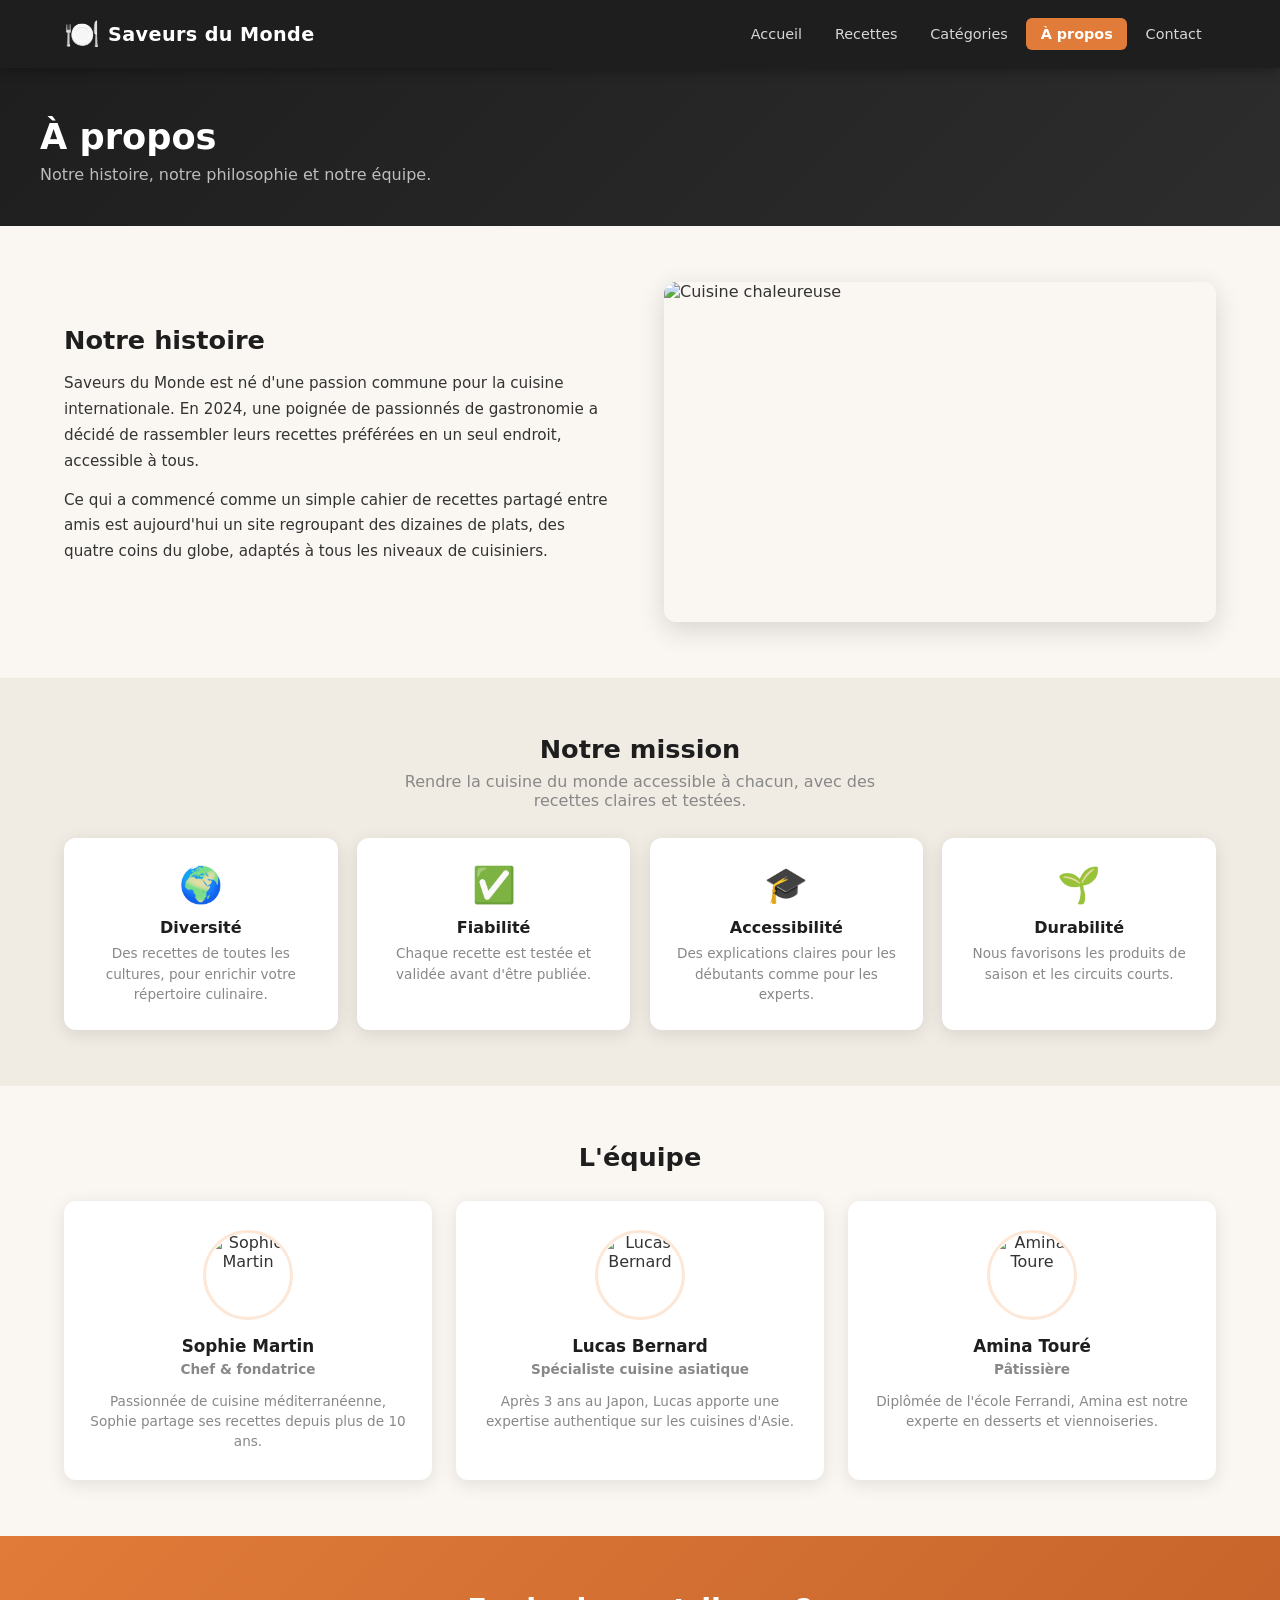
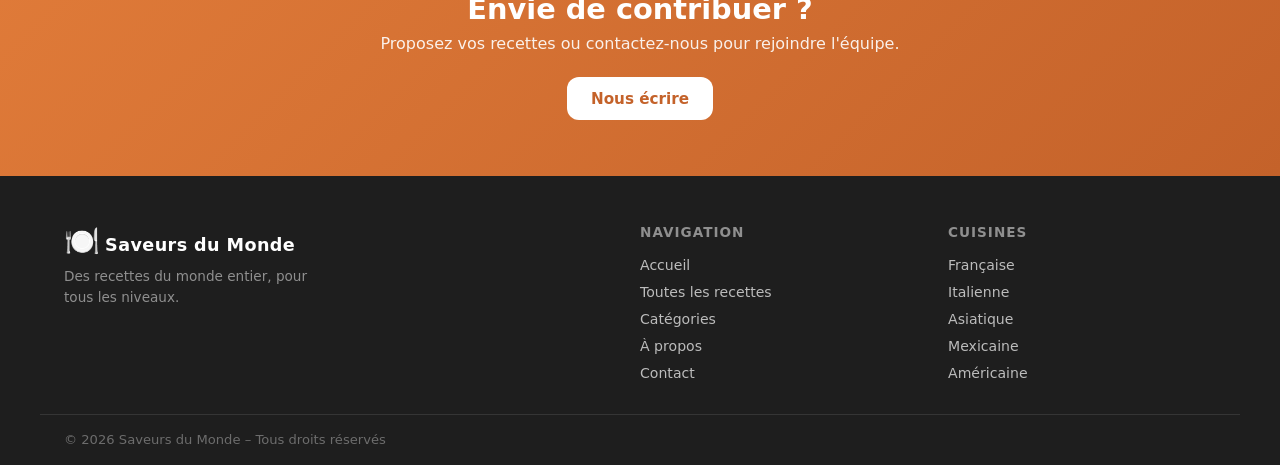
==== pages/about.html @ 355b49d6 "chore: initial static website import" ====
<!DOCTYPE html>
<html lang="fr">
<head>
  <meta charset="UTF-8" />
  <meta name="viewport" content="width=device-width, initial-scale=1.0" />
  <title>Saveurs du Monde – À propos</title>
  <link rel="stylesheet" href="../css/style.css" />
</head>
<body>

  <div id="siteHeader"></div>

  <!-- ===== EN-TÊTE DE PAGE ===== -->
  <div class="page-hero">
    <div class="page-hero-inner">
      <h1>À propos</h1>
      <p>Notre histoire, notre philosophie et notre équipe.</p>
    </div>
  </div>

  <main>

    <!-- ===== NOTRE HISTOIRE ===== -->
    <section class="section">
      <div class="section-inner about-split">
        <div class="about-text">
          <h2>Notre histoire</h2>
          <p>
            Saveurs du Monde est né d'une passion commune pour la cuisine internationale.
            En 2024, une poignée de passionnés de gastronomie a décidé de rassembler leurs
            recettes préférées en un seul endroit, accessible à tous.
          </p>
          <p>
            Ce qui a commencé comme un simple cahier de recettes partagé entre amis est
            aujourd'hui un site regroupant des dizaines de plats, des quatre coins du globe,
            adaptés à tous les niveaux de cuisiniers.
          </p>
        </div>
        <div class="about-img-wrap">
          <img
            src="https://images.unsplash.com/photo-1556909114-f6e7ad7d3136?w=600&q=80"
            alt="Cuisine chaleureuse"
          />
        </div>
      </div>
    </section>

    <!-- ===== NOTRE MISSION ===== -->
    <section class="section section-alt">
      <div class="section-inner">
        <div class="section-header centered">
          <h2>Notre mission</h2>
          <p class="section-sub">Rendre la cuisine du monde accessible à chacun, avec des recettes claires et testées.</p>
        </div>
        <div class="values-grid">
          <div class="value-card">
            <div class="value-icon">🌍</div>
            <h3>Diversité</h3>
            <p>Des recettes de toutes les cultures, pour enrichir votre répertoire culinaire.</p>
          </div>
          <div class="value-card">
            <div class="value-icon">✅</div>
            <h3>Fiabilité</h3>
            <p>Chaque recette est testée et validée avant d'être publiée.</p>
          </div>
          <div class="value-card">
            <div class="value-icon">🎓</div>
            <h3>Accessibilité</h3>
            <p>Des explications claires pour les débutants comme pour les experts.</p>
          </div>
          <div class="value-card">
            <div class="value-icon">🌱</div>
            <h3>Durabilité</h3>
            <p>Nous favorisons les produits de saison et les circuits courts.</p>
          </div>
        </div>
      </div>
    </section>

    <!-- ===== L'ÉQUIPE ===== -->
    <section class="section">
      <div class="section-inner">
        <div class="section-header centered">
          <h2>L'équipe</h2>
        </div>
        <div class="team-grid">
          <div class="team-card">
            <img src="https://i.pravatar.cc/150?img=47" alt="Sophie Martin" />
            <h3>Sophie Martin</h3>
            <p class="team-role">Chef & fondatrice</p>
            <p>Passionnée de cuisine méditerranéenne, Sophie partage ses recettes depuis plus de 10 ans.</p>
          </div>
          <div class="team-card">
            <img src="https://i.pravatar.cc/150?img=12" alt="Lucas Bernard" />
            <h3>Lucas Bernard</h3>
            <p class="team-role">Spécialiste cuisine asiatique</p>
            <p>Après 3 ans au Japon, Lucas apporte une expertise authentique sur les cuisines d'Asie.</p>
          </div>
          <div class="team-card">
            <img src="https://i.pravatar.cc/150?img=32" alt="Amina Toure" />
            <h3>Amina Touré</h3>
            <p class="team-role">Pâtissière</p>
            <p>Diplômée de l'école Ferrandi, Amina est notre experte en desserts et viennoiseries.</p>
          </div>
        </div>
      </div>
    </section>

    <!-- ===== CTA ===== -->
    <section class="cta-banner">
      <div class="cta-inner">
        <h2>Envie de contribuer ?</h2>
        <p>Proposez vos recettes ou contactez-nous pour rejoindre l'équipe.</p>
        <a href="contact.html" class="btn btn-primary">Nous écrire</a>
      </div>
    </section>

  </main>

  <div id="siteFooter"></div>

  <script src="../js/components.js"></script>
  <script>
    renderNav('about', '../');
    renderFooter('../');
  </script>
</body>
</html>
---- css/style.css ----
/* =====================================================
   SAVEURS DU MONDE – Feuille de styles (multi-pages)
   ===================================================== */

/* ---------- Variables & Reset ---------- */
:root {
  --primary:   #e07b39;
  --primary-d: #c4622a;
  --primary-l: #fde8d8;
  --dark:      #1e1e1e;
  --dark2:     #2d2d2d;
  --light:     #faf7f2;
  --card-bg:   #ffffff;
  --text:      #333333;
  --muted:     #888888;
  --border:    #e8e3db;
  --radius:    12px;
  --radius-sm: 6px;
  --shadow:    0 4px 18px rgba(0,0,0,.10);
  --shadow-md: 0 8px 28px rgba(0,0,0,.14);
  --transition:150ms ease;
  --max-w:     1200px;
  --header-h:  68px;
}

*, *::before, *::after { box-sizing: border-box; margin: 0; padding: 0; }
html { scroll-behavior: smooth; }
body {
  font-family: 'Segoe UI', system-ui, sans-serif;
  background: var(--light);
  color: var(--text);
  min-height: 100vh;
  display: flex;
  flex-direction: column;
}
a { text-decoration: none; color: inherit; }
ul { list-style: none; }
img { display: block; max-width: 100%; }

::-webkit-scrollbar { width: 6px; }
::-webkit-scrollbar-track { background: var(--light); }
::-webkit-scrollbar-thumb { background: var(--primary); border-radius: 999px; }

/* =====================================================
   BOUTONS
   ===================================================== */
.btn {
  display: inline-flex;
  align-items: center;
  gap: .4rem;
  padding: .65rem 1.4rem;
  border-radius: var(--radius);
  font-size: .95rem;
  font-weight: 600;
  cursor: pointer;
  border: 2px solid transparent;
  transition: background var(--transition), color var(--transition),
              border-color var(--transition), transform .15s ease;
}
.btn:hover { transform: translateY(-2px); }
.btn:active { transform: translateY(0); }
.btn-primary { background: var(--primary); color: #fff; }
.btn-primary:hover { background: var(--primary-d); }
.btn-outline { background: transparent; color: var(--primary); border-color: var(--primary); }
.btn-outline:hover { background: var(--primary); color: #fff; }
.btn-sm { padding: .4rem .9rem; font-size: .82rem; border-radius: var(--radius-sm); }
.btn-full { width: 100%; justify-content: center; }

/* =====================================================
   HEADER
   ===================================================== */
#siteHeader {
  position: sticky;
  top: 0;
  z-index: 100;
}
header {
  background: var(--dark);
  color: #fff;
  box-shadow: 0 2px 12px rgba(0,0,0,.35);
}
.header-inner {
  max-width: var(--max-w);
  margin: 0 auto;
  height: var(--header-h);
  display: flex;
  align-items: center;
  gap: 2rem;
  padding: 0 1.5rem;
}
.logo { display: flex; align-items: center; gap: .5rem; flex-shrink: 0; color: #fff; }
.logo-icon { font-size: 1.8rem; }
.logo-text { font-size: 1.2rem; font-weight: 700; letter-spacing: .4px; white-space: nowrap; }

.main-nav { margin-left: auto; }
.nav-links { display: flex; gap: .25rem; list-style: none; }
.nav-links a {
  display: block;
  padding: .5rem .9rem;
  border-radius: var(--radius-sm);
  font-size: .9rem;
  font-weight: 500;
  color: rgba(255,255,255,.82);
  transition: background var(--transition), color var(--transition);
}
.nav-links a:hover,
.nav-links a.nav-active { background: var(--primary); color: #fff; }
.nav-links a.nav-active { font-weight: 700; }

.burger {
  display: none;
  flex-direction: column;
  justify-content: center;
  gap: 5px;
  width: 36px; height: 36px;
  background: none; border: none;
  cursor: pointer; padding: 4px;
  margin-left: auto;
}
.burger span { display: block; height: 2px; background: #fff; border-radius: 2px; transition: transform .25s ease, opacity .25s ease; }
.burger.active span:nth-child(1) { transform: translateY(7px) rotate(45deg); }
.burger.active span:nth-child(2) { opacity: 0; }
.burger.active span:nth-child(3) { transform: translateY(-7px) rotate(-45deg); }

/* =====================================================
   BARRE FILTRE (recettes.html)
   ===================================================== */
.filter-bar {
  background: var(--primary);
  position: sticky;
  top: var(--header-h);
  z-index: 99;
  box-shadow: 0 2px 8px rgba(0,0,0,.15);
}
.filter-bar-inner {
  max-width: var(--max-w);
  margin: 0 auto;
  padding: 0 1rem;
  display: flex;
  flex-wrap: wrap;
  align-items: center;
  gap: .5rem;
}
.search-wrapper { display: flex; flex: 1; min-width: 200px; max-width: 340px; margin: .6rem 0; }
.search-wrapper input {
  flex: 1;
  padding: .5rem .9rem;
  border: none;
  border-radius: var(--radius) 0 0 var(--radius);
  font-size: .9rem;
  outline: none;
  background: rgba(255,255,255,.18);
  color: #fff;
}
.search-wrapper input::placeholder { color: rgba(255,255,255,.65); }
.search-wrapper input:focus { background: rgba(255,255,255,.28); }
.search-wrapper button {
  padding: .5rem .9rem;
  border: none;
  background: var(--dark);
  color: #fff;
  border-radius: 0 var(--radius) var(--radius) 0;
  cursor: pointer;
  font-size: .95rem;
  transition: background var(--transition);
}
.search-wrapper button:hover { background: #000; }

.nav-list { display: flex; flex-wrap: wrap; list-style: none; }
.nav-item { position: relative; }
.nav-btn {
  background: none; border: none; color: #fff;
  padding: .75rem 1rem;
  cursor: pointer;
  font-size: .88rem; font-weight: 600; letter-spacing: .2px;
  transition: background var(--transition);
  white-space: nowrap;
}
.nav-btn:hover,
.nav-item.open .nav-btn { background: rgba(0,0,0,.18); }

.dropdown {
  display: none;
  position: absolute;
  top: 100%; left: 0;
  min-width: 200px;
  background: #fff;
  border-radius: 0 0 var(--radius) var(--radius);
  box-shadow: var(--shadow-md);
  overflow: hidden;
  z-index: 200;
  animation: fadeDown .15s ease;
}
@keyframes fadeDown {
  from { transform: translateY(-6px); opacity: 0; }
  to   { transform: translateY(0);    opacity: 1; }
}
.nav-item.open .dropdown { display: block; }
.dropdown li a {
  display: block;
  padding: .6rem 1.1rem;
  font-size: .88rem;
  color: var(--text);
  transition: background var(--transition), color var(--transition);
}
.dropdown li a:hover,
.dropdown li a.active-filter { background: var(--primary); color: #fff; }

#activeFilters { display: flex; flex-wrap: wrap; gap: .4rem; padding: .4rem 0 .5rem; }
.filter-tag {
  background: rgba(255,255,255,.22);
  color: #fff;
  border: 1px solid rgba(255,255,255,.4);
  border-radius: 999px;
  padding: .2rem .75rem;
  font-size: .78rem;
  display: flex; align-items: center; gap: .4rem;
}
.filter-tag button { background: none; border: none; color: #fff; cursor: pointer; font-size: .85rem; padding: 0; }

/* =====================================================
   MAIN / SECTIONS
   ===================================================== */
main { flex: 1; }
.section { padding: 3.5rem 0; }
.section-alt { background: #f0ebe3; }
.section-inner { max-width: var(--max-w); margin: 0 auto; padding: 0 1.5rem; }
.section-header { display: flex; align-items: baseline; justify-content: space-between; margin-bottom: 1.8rem; }
.section-header h2 { font-size: 1.6rem; font-weight: 800; color: var(--dark); }
.section-header.centered { flex-direction: column; align-items: center; text-align: center; }
.section-sub { color: var(--muted); max-width: 540px; margin-top: .5rem; }
.link-more { font-size: .9rem; color: var(--primary); font-weight: 600; }
.link-more:hover { text-decoration: underline; }

#resultsCount { max-width: var(--max-w); margin: 0 auto 1rem; padding: 1.2rem 1.5rem 0; color: var(--muted); font-size: .88rem; }

/* =====================================================
   GRILLE RECETTES + CARTES
   ===================================================== */
.recipe-grid {
  display: grid;
  grid-template-columns: repeat(auto-fill, minmax(280px, 1fr));
  gap: 1.5rem;
  max-width: var(--max-w);
  margin: 0 auto;
  padding: 0 1.5rem 2rem;
}
.recipe-card {
  background: var(--card-bg);
  border-radius: var(--radius);
  box-shadow: var(--shadow);
  overflow: hidden;
  cursor: pointer;
  transition: transform .2s ease, box-shadow .2s ease;
  display: flex; flex-direction: column;
}
.recipe-card:hover { transform: translateY(-4px); box-shadow: var(--shadow-md); }
.recipe-card img { width: 100%; height: 200px; object-fit: cover; }
.card-body { padding: 1rem 1.1rem 1.2rem; display: flex; flex-direction: column; flex: 1; }
.card-tags { display: flex; flex-wrap: wrap; gap: .35rem; margin-bottom: .6rem; }
.tag { font-size: .72rem; font-weight: 700; text-transform: uppercase; letter-spacing: .5px; padding: .2rem .6rem; border-radius: 999px; }
.tag-categorie           { background: var(--primary-l); color: #b85c1a; }
.tag-cuisine             { background: #d8edfd; color: #1a5cb8; }
.tag-difficulte.facile,
.tag-difficulte.Facile   { background: #d8fde8; color: #1ab85c; }
.tag-difficulte.moyen,
.tag-difficulte.Moyen    { background: #fdfbd8; color: #b8a21a; }
.tag-difficulte.difficile,
.tag-difficulte.Difficile{ background: #fdd8d8; color: #b81a1a; }
.tag-saison                      { font-size: .72rem; font-weight: 700; text-transform: uppercase; letter-spacing: .5px; padding: .2rem .6rem; border-radius: 999px; }
.tag-saison.saison-printemps     { background: #e8f5e9; color: #2e7d32; }
.tag-saison.saison-ete           { background: #fff8e1; color: #f57f17; }
.tag-saison.saison-automne       { background: #fbe9e7; color: #bf360c; }
.tag-saison.saison-hiver         { background: #e3f2fd; color: #1565c0; }
.tag-saison.saison-toutes        { background: #f3e5f5; color: #7b1fa2; }

/* ── Allergènes ── */
.rd-allergenes-warning {
  display: flex;
  align-items: flex-start;
  gap: .8rem;
  background: #fff3e0;
  border: 1px solid #ffcc80;
  border-left: 4px solid #ff9800;
  border-radius: 8px;
  padding: 1rem 1.2rem;
  margin-bottom: 1.5rem;
}
.rd-allergenes-icon { font-size: 1.6rem; line-height: 1; }
.rd-allergenes-body strong { display: block; color: #e65100; font-size: .95rem; margin-bottom: .2rem; }
.rd-allergenes-body p { margin: 0; color: #bf360c; font-size: .88rem; }

.allergenes-badge {
  display: flex;
  align-items: center;
  gap: .5rem;
  background: #fff3e0;
  border: 1px solid #ffcc80;
  border-radius: 8px;
  padding: .55rem .9rem;
  margin: .6rem 0;
  font-size: .85rem;
  color: #bf360c;
}
.allergenes-badge-icon { font-size: 1.1rem; }

.card-allergenes { margin-top: .4rem; }
.allergenes-badge-sm {
  display: inline-block;
  font-size: .68rem;
  font-weight: 700;
  background: #fff3e0;
  color: #e65100;
  border: 1px solid #ffcc80;
  padding: .15rem .5rem;
  border-radius: 999px;
}
.card-title { font-size: 1.05rem; font-weight: 700; margin-bottom: .5rem; color: var(--dark); }
.card-meta { display: flex; gap: 1rem; font-size: .82rem; color: var(--muted); margin-top: auto; padding-top: .6rem; border-top: 1px solid var(--border); }
.card-meta span { display: flex; align-items: center; gap: .3rem; }
.no-results { text-align: center; font-size: 1.1rem; color: var(--muted); margin-top: 4rem; padding: 0 1.5rem; }
.hidden { display: none !important; }

/* =====================================================
   HERO (accueil)
   ===================================================== */
.hero {
  position: relative;
  min-height: 520px;
  background: url('https://images.unsplash.com/photo-1504674900247-0877df9cc836?w=1400&q=80') center/cover no-repeat;
  display: flex; align-items: center;
}
.hero-overlay { position: absolute; inset: 0; background: linear-gradient(135deg, rgba(30,30,30,.78) 0%, rgba(224,123,57,.55) 100%); }
.hero-content { position: relative; max-width: var(--max-w); margin: 0 auto; padding: 3rem 1.5rem; color: #fff; }
.hero-eyebrow { font-size: .95rem; font-weight: 600; letter-spacing: 2px; text-transform: uppercase; color: rgba(255,255,255,.7); margin-bottom: .5rem; }
.hero-content h1 { font-size: clamp(2.2rem,6vw,3.6rem); font-weight: 900; line-height: 1.1; margin-bottom: 1rem; }
.hero-sub { font-size: 1.1rem; color: rgba(255,255,255,.85); max-width: 520px; line-height: 1.6; margin-bottom: 2rem; }
.hero-actions { display: flex; flex-wrap: wrap; gap: .75rem; }

/* STATS */
.stats-bar { background: var(--dark); color: #fff; }
.stats-inner { max-width: var(--max-w); margin: 0 auto; padding: 1.2rem 1.5rem; display: flex; justify-content: center; gap: 3rem; flex-wrap: wrap; }
.stat { text-align: center; }
.stat-num { display: block; font-size: 1.8rem; font-weight: 900; color: var(--primary); }
.stat-label { font-size: .8rem; color: rgba(255,255,255,.6); text-transform: uppercase; letter-spacing: 1px; }

/* =====================================================
   CATÉGORIES – mini cards (accueil)
   ===================================================== */
.cat-grid { display: grid; grid-template-columns: repeat(auto-fit, minmax(200px,1fr)); gap: 1.2rem; }
.cat-card {
  background: var(--card-bg); border-radius: var(--radius); padding: 2rem 1.2rem;
  text-align: center; box-shadow: var(--shadow);
  transition: transform .2s ease, box-shadow .2s ease;
  cursor: pointer; color: var(--text);
}
.cat-card:hover { transform: translateY(-4px); box-shadow: var(--shadow-md); color: var(--primary-d); }
.cat-icon { font-size: 2.5rem; margin-bottom: .8rem; }
.cat-card h3 { font-size: 1rem; font-weight: 700; margin-bottom: .3rem; }
.cat-card p  { font-size: .82rem; color: var(--muted); }

/* =====================================================
   CATÉGORIES – grandes cards (categories.html)
   ===================================================== */
.cat-grid-full { display: grid; grid-template-columns: repeat(auto-fit, minmax(280px,1fr)); gap: 1.5rem; }
.cat-card-full {
  border-radius: var(--radius); overflow: hidden; box-shadow: var(--shadow);
  background: var(--card-bg); transition: transform .2s ease, box-shadow .2s ease;
  display: flex; flex-direction: column; cursor: pointer; color: var(--text);
}
.cat-card-full:hover { transform: translateY(-5px); box-shadow: var(--shadow-md); }
.cat-card-img { height: 200px; background-size: cover; background-position: center; position: relative; }
.cat-card-overlay { position: absolute; inset: 0; background: linear-gradient(to bottom, transparent 40%, rgba(0,0,0,.35)); }
.cat-card-body { padding: 1.2rem 1.3rem 1.4rem; display: flex; flex-direction: column; gap: .3rem; }
.cat-card-body .cat-card-icon { font-size: 2rem; }
.cat-card-body h2 { font-size: 1.2rem; font-weight: 800; color: var(--dark); }
.cat-card-body > p:first-of-type { font-size: .82rem; color: var(--muted); }
.cat-card-desc { font-size: .88rem; color: var(--text); line-height: 1.5; margin-bottom: .6rem; }

/* Cuisines */
.cuisine-grid { display: flex; flex-wrap: wrap; gap: 1rem; justify-content: center; }
.cuisine-card {
  display: flex; flex-direction: column; align-items: center; gap: .5rem;
  background: var(--card-bg); border-radius: var(--radius); padding: 1.4rem 2rem;
  font-size: 2rem; box-shadow: var(--shadow);
  transition: transform .2s ease, box-shadow .2s ease, background .2s ease;
  color: var(--text); font-weight: 600;
}
.cuisine-card span { font-size: .88rem; font-weight: 700; }
.cuisine-card:hover { transform: translateY(-3px); box-shadow: var(--shadow-md); background: var(--primary); color: #fff; }

/* =====================================================
   PAGE HERO (pages intérieures)
   ===================================================== */
.page-hero { background: linear-gradient(135deg, var(--dark) 0%, var(--dark2) 100%); color: #fff; padding: 3rem 1.5rem 2.6rem; }
.page-hero-inner { max-width: var(--max-w); margin: 0 auto; }
.page-hero h1 { font-size: 2.2rem; font-weight: 900; margin-bottom: .5rem; }
.page-hero p  { font-size: 1rem; color: rgba(255,255,255,.7); max-width: 520px; }

/* =====================================================
   BANNIÈRE CTA
   ===================================================== */
.cta-banner { background: linear-gradient(135deg, var(--primary) 0%, var(--primary-d) 100%); padding: 3.5rem 1.5rem; text-align: center; color: #fff; }
.cta-inner { max-width: 600px; margin: 0 auto; }
.cta-inner h2 { font-size: 1.8rem; font-weight: 900; margin-bottom: .5rem; }
.cta-inner p  { font-size: 1rem; margin-bottom: 1.5rem; opacity: .9; }
.cta-banner .btn-primary { background: #fff; color: var(--primary-d); }
.cta-banner .btn-primary:hover { background: var(--light); }

/* =====================================================
   PAGE À PROPOS
   ===================================================== */
.about-split { display: grid; grid-template-columns: 1fr 1fr; gap: 3rem; align-items: center; }
.about-text h2 { font-size: 1.6rem; font-weight: 800; color: var(--dark); margin-bottom: 1rem; }
.about-text p  { font-size: .95rem; line-height: 1.7; color: var(--text); margin-bottom: .8rem; }
.about-img-wrap img { border-radius: var(--radius); box-shadow: var(--shadow-md); width: 100%; height: 340px; object-fit: cover; }

.values-grid { display: grid; grid-template-columns: repeat(auto-fit, minmax(220px,1fr)); gap: 1.2rem; }
.value-card { background: var(--card-bg); border-radius: var(--radius); padding: 1.6rem 1.3rem; box-shadow: var(--shadow); text-align: center; }
.value-icon { font-size: 2.2rem; margin-bottom: .75rem; }
.value-card h3 { font-size: 1rem; font-weight: 700; color: var(--dark); margin-bottom: .4rem; }
.value-card p  { font-size: .85rem; color: var(--muted); line-height: 1.5; }

.team-grid { display: grid; grid-template-columns: repeat(auto-fit, minmax(240px,1fr)); gap: 1.5rem; }
.team-card { background: var(--card-bg); border-radius: var(--radius); padding: 1.8rem 1.3rem; box-shadow: var(--shadow); text-align: center; }
.team-card img { width: 90px; height: 90px; border-radius: 50%; object-fit: cover; margin: 0 auto 1rem; border: 3px solid var(--primary-l); }
.team-card h3 { font-size: 1.05rem; font-weight: 700; color: var(--dark); margin-bottom: .2rem; }
.team-role    { font-size: .8rem; color: var(--primary); font-weight: 600; margin-bottom: .7rem; }
.team-card p  { font-size: .85rem; color: var(--muted); line-height: 1.5; }

/* =====================================================
   PAGE CONTACT
   ===================================================== */
.contact-layout { display: grid; grid-template-columns: 1fr 380px; gap: 3rem; align-items: start; }
.contact-form-wrap h2 { font-size: 1.5rem; font-weight: 800; color: var(--dark); margin-bottom: 1.4rem; }
.contact-form { display: flex; flex-direction: column; gap: 1.1rem; }
.form-row { display: grid; grid-template-columns: 1fr 1fr; gap: 1rem; }
.form-group { display: flex; flex-direction: column; gap: .35rem; }
.form-group label { font-size: .88rem; font-weight: 600; color: var(--dark); }
.required { color: var(--primary); }
.form-group input,
.form-group select,
.form-group textarea {
  padding: .65rem .9rem;
  border: 1.5px solid var(--border);
  border-radius: var(--radius-sm);
  font-size: .92rem; font-family: inherit;
  background: #fff; color: var(--text);
  transition: border-color var(--transition), box-shadow var(--transition);
  outline: none;
}
.form-group input:focus,
.form-group select:focus,
.form-group textarea:focus { border-color: var(--primary); box-shadow: 0 0 0 3px rgba(224,123,57,.15); }
.form-group input.invalid,
.form-group select.invalid,
.form-group textarea.invalid { border-color: #e04040; }
.form-group textarea { resize: vertical; min-height: 120px; }
.form-group select { appearance: none; background-image: url("data:image/svg+xml,%3Csvg xmlns='http://www.w3.org/2000/svg' width='12' height='8'%3E%3Cpath d='M0 0l6 8 6-8z' fill='%23888'/%3E%3C/svg%3E"); background-repeat: no-repeat; background-position: right .85rem center; padding-right: 2.2rem; }
.form-error { font-size: .78rem; color: #e04040; min-height: 1em; display: none; }
.form-error.visible { display: block; }
.form-check .checkbox-label { display: flex; align-items: flex-start; gap: .5rem; font-size: .85rem; color: var(--muted); cursor: pointer; }
.form-check input[type="checkbox"] { margin-top: .15rem; accent-color: var(--primary); flex-shrink: 0; }
.form-success { text-align: center; padding: 2.5rem 1rem; }
.success-icon { font-size: 3rem; }
.form-success h3 { font-size: 1.4rem; font-weight: 800; color: var(--dark); margin: .8rem 0 .4rem; }
.form-success p  { color: var(--muted); margin-bottom: 1.4rem; }

.contact-info { background: var(--card-bg); border-radius: var(--radius); padding: 1.8rem; box-shadow: var(--shadow); }
.contact-info h2 { font-size: 1.25rem; font-weight: 800; color: var(--dark); margin-bottom: 1.2rem; }
.contact-list { display: flex; flex-direction: column; gap: 1.1rem; }
.contact-list li { display: flex; gap: .9rem; align-items: flex-start; }
.contact-icon { font-size: 1.3rem; flex-shrink: 0; margin-top: .1rem; }
.contact-list strong { display: block; font-size: .85rem; font-weight: 700; color: var(--dark); margin-bottom: .15rem; }
.contact-list p, .contact-list a { font-size: .88rem; color: var(--muted); line-height: 1.4; }
.contact-list a:hover { color: var(--primary); }
.contact-social { margin-top: 1.5rem; padding-top: 1.2rem; border-top: 1px solid var(--border); }
.contact-social h3 { font-size: .9rem; font-weight: 700; color: var(--dark); margin-bottom: .7rem; }
.social-links { display: flex; flex-direction: column; gap: .5rem; }
.social-links a { font-size: .88rem; color: var(--muted); display: flex; align-items: center; gap: .5rem; transition: color var(--transition); }
.social-links a:hover { color: var(--primary); }

/* =====================================================
   MODAL
   ===================================================== */
.modal { position: fixed; inset: 0; background: rgba(0,0,0,.55); z-index: 500; display: flex; align-items: center; justify-content: center; padding: 1rem; animation: fadeIn .2s ease; }
@keyframes fadeIn { from { opacity: 0; } to { opacity: 1; } }
.modal-content { background: #fff; border-radius: var(--radius); max-width: 720px; width: 100%; max-height: 90vh; overflow-y: auto; position: relative; animation: slideUp .2s ease; }
@keyframes slideUp { from { transform: translateY(30px); opacity: 0; } to { transform: translateY(0); opacity: 1; } }
.modal-content img { width: 100%; height: 280px; object-fit: cover; border-radius: var(--radius) var(--radius) 0 0; }
.modal-close { position: absolute; top: .8rem; right: .8rem; background: rgba(0,0,0,.55); border: none; color: #fff; width: 34px; height: 34px; border-radius: 50%; cursor: pointer; font-size: 1rem; display: flex; align-items: center; justify-content: center; transition: background var(--transition); }
.modal-close:hover { background: #000; }
.modal-body { padding: 1.4rem 1.6rem 1.8rem; }
.modal-tags { display: flex; flex-wrap: wrap; gap: .35rem; margin-bottom: .8rem; }
.modal-body h2 { font-size: 1.6rem; font-weight: 800; color: var(--dark); margin-bottom: .6rem; }
.modal-meta { display: flex; flex-wrap: wrap; gap: 1.2rem; font-size: .88rem; color: var(--muted); margin-bottom: 1.2rem; padding-bottom: 1rem; border-bottom: 1px solid var(--border); }
.modal-meta span { display: flex; align-items: center; gap: .35rem; }
.modal-section { margin-bottom: 1.4rem; }
.modal-section h3 { font-size: 1.02rem; font-weight: 700; color: var(--primary); margin-bottom: .6rem; }
.modal-section ul { list-style: disc; padding-left: 1.3rem; }
.modal-section ol { list-style: decimal; padding-left: 1.3rem; }
.modal-section li { margin-bottom: .4rem; font-size: .92rem; line-height: 1.55; }
.modal-footer { padding-top: 1rem; border-top: 1px solid var(--border); text-align: right; }
.modal-footer .btn { display: inline-block; padding: .65rem 1.4rem; font-size: .9rem; }

/* =====================================================
   FOOTER
   ===================================================== */
footer { background: var(--dark); color: #fff; }
.footer-inner { max-width: var(--max-w); margin: 0 auto; padding: 3rem 1.5rem 2rem; display: grid; grid-template-columns: 2fr 1fr 1fr; gap: 2.5rem; }
.footer-brand .logo-icon { font-size: 1.8rem; }
.footer-brand .logo-text { font-size: 1.1rem; font-weight: 700; }
.footer-brand p { font-size: .85rem; color: rgba(255,255,255,.5); margin-top: .5rem; max-width: 260px; line-height: 1.5; }
.footer-nav h4 { font-size: .85rem; font-weight: 700; text-transform: uppercase; letter-spacing: 1px; margin-bottom: .9rem; color: rgba(255,255,255,.5); }
.footer-nav ul { display: flex; flex-direction: column; gap: .5rem; }
.footer-nav a { font-size: .88rem; color: rgba(255,255,255,.7); transition: color var(--transition); }
.footer-nav a:hover { color: var(--primary); }
.footer-copy { max-width: var(--max-w); margin: 0 auto; padding: 1.1rem 1.5rem; border-top: 1px solid rgba(255,255,255,.1); font-size: .82rem; color: rgba(255,255,255,.35); }

/* =====================================================
   RESPONSIVE
   ===================================================== */
@media (max-width: 900px) {
  .about-split    { grid-template-columns: 1fr; }
  .about-img-wrap { order: -1; }
  .about-img-wrap img { height: 240px; }
  .contact-layout { grid-template-columns: 1fr; }
  .footer-inner   { grid-template-columns: 1fr 1fr; gap: 1.8rem; }
  .footer-brand   { grid-column: 1 / -1; }
}
@media (max-width: 700px) {
  .burger { display: flex; }
  .main-nav { position: absolute; top: var(--header-h); left: 0; right: 0; background: var(--dark2); padding: .5rem 0 1rem; display: none; z-index: 99; }
  .main-nav.open { display: block; }
  .nav-links { flex-direction: column; padding: 0 1rem; }
  .nav-links a { padding: .75rem 1rem; border-radius: var(--radius-sm); }
  .filter-bar-inner { flex-direction: column; align-items: stretch; }
  .search-wrapper { max-width: 100%; margin: .5rem 0 0; }
  .nav-list { flex-wrap: wrap; }
  .nav-btn { font-size: .8rem; padding: .6rem .7rem; }
  .cat-grid      { grid-template-columns: repeat(2,1fr); }
  .cat-grid-full { grid-template-columns: 1fr; }
  .recipe-grid   { grid-template-columns: 1fr; }
  .form-row      { grid-template-columns: 1fr; }
  .hero          { min-height: 380px; }
  .hero-content h1 { font-size: 2rem; }
  .stats-inner   { gap: 1.5rem; }
  .footer-inner  { grid-template-columns: 1fr; }
  .modal-body    { padding: 1rem; }
  .modal-body h2 { font-size: 1.25rem; }
  .modal-content img { height: 200px; }
}

/* =====================================================
   PAGE DÉTAIL RECETTE
   ===================================================== */
.recette-detail-page { min-height: 60vh; }
.rd-loading, .rd-not-found { text-align: center; padding: 4rem 1rem; font-size: 1.1rem; color: var(--muted); }
.rd-not-found .btn { margin-top: 1.2rem; }

/* Hero */
.rd-hero { position: relative; height: 420px; background-size: cover; background-position: center; }
.rd-hero-overlay { position: absolute; inset: 0; background: linear-gradient(to bottom, rgba(0,0,0,.25) 0%, rgba(0,0,0,.72) 100%); display: flex; align-items: flex-end; }
.rd-hero-inner { max-width: var(--max-w); width: 100%; margin: 0 auto; padding: 2rem 1.5rem; }
.rd-back { display: inline-block; color: rgba(255,255,255,.8); font-size: .85rem; margin-bottom: 1rem; transition: color var(--transition); }
.rd-back:hover { color: #fff; }
.rd-tags { display: flex; flex-wrap: wrap; gap: .35rem; margin-bottom: .7rem; }
.rd-title { font-size: 2.4rem; font-weight: 800; color: #fff; line-height: 1.15; margin-bottom: .6rem; text-shadow: 0 2px 8px rgba(0,0,0,.4); }
.rd-meta { display: flex; gap: 1.4rem; font-size: .9rem; color: rgba(255,255,255,.85); }

/* Layout contenu */
.rd-content { max-width: var(--max-w); margin: 0 auto; padding: 2.5rem 1.5rem 4rem; display: grid; grid-template-columns: 1fr 300px; gap: 2.5rem; align-items: start; }

/* Sections */
.rd-section { background: #fff; border-radius: var(--radius); box-shadow: var(--shadow); padding: 1.8rem 2rem; margin-bottom: 1.5rem; }
.rd-section-title { font-size: 1.15rem; font-weight: 700; color: var(--primary); margin-bottom: 1rem; }

/* Vidéo */
.rd-video-section { padding-bottom: 1.5rem; }
.rd-video-wrapper { position: relative; padding-top: 56.25%; border-radius: calc(var(--radius) - 4px); overflow: hidden; }
.rd-video-wrapper iframe { position: absolute; inset: 0; width: 100%; height: 100%; border: none; }

/* Ingrédients */
/* liste ingrédients → voir section "Ingrédients avec prix" ci-dessus */
.rd-ing-note-placeholder { display: none; }

/* Étapes */
.rd-steps { list-style: none; padding: 0; counter-reset: step; }
.rd-steps li { display: flex; gap: 1rem; margin-bottom: 1.1rem; counter-increment: step; }
.rd-steps li::before { content: counter(step); min-width: 2rem; height: 2rem; background: var(--primary); color: #fff; border-radius: 50%; display: flex; align-items: center; justify-content: center; font-size: .82rem; font-weight: 700; flex-shrink: 0; margin-top: .1rem; }
.rd-step-text { font-size: .93rem; line-height: 1.6; padding-top: .2rem; }

/* Sidebar */
.rd-sidebar { position: sticky; top: calc(var(--header-h) + 1rem); }
.rd-info-card { background: #fff; border-radius: var(--radius); box-shadow: var(--shadow); padding: 1.5rem; margin-bottom: 1rem; }
.rd-info-card h3 { font-size: 1rem; font-weight: 700; color: var(--dark); margin-bottom: 1rem; border-bottom: 1px solid var(--border); padding-bottom: .6rem; }
.rd-info-card dl { display: grid; grid-template-columns: auto 1fr; gap: .5rem 1rem; font-size: .88rem; }
.rd-info-card dt { color: var(--muted); font-weight: 500; }
.rd-info-card dd { font-weight: 600; color: var(--dark); }
.rd-btn-back { display: block; text-align: center; width: 100%; box-sizing: border-box; }

/* Ingrédients avec prix */
.rd-ing-note { font-size: .78rem; color: var(--muted); margin-bottom: .9rem; font-style: italic; }
.rd-ingredients { list-style: none; padding: 0; }
.rd-ingredients li { display: flex; justify-content: space-between; align-items: center; padding: .45rem 0; border-bottom: 1px solid var(--border); gap: .8rem; }
.rd-ingredients li:last-child { border-bottom: none; }
.ing-nom { font-size: .91rem; color: var(--dark); flex: 1; }
.ing-prix { font-size: .88rem; font-weight: 600; color: var(--primary); white-space: nowrap; min-width: 54px; text-align: right; transition: color .15s; }
.ing-inclus { color: var(--muted); font-weight: 400; font-style: italic; }
.rd-ing-total { display: flex; justify-content: space-between; align-items: center; margin-top: 1rem; padding-top: .8rem; border-top: 2px solid var(--primary); font-weight: 700; font-size: .95rem; }
.rd-ing-total span:last-child { color: var(--primary); font-size: 1.1rem; }

/* ─── Simulateur de prix ─────────────────────────────── */
.rd-prix-card { background: #fff; border-radius: var(--radius); box-shadow: var(--shadow); padding: 1.5rem; margin-bottom: 1rem; border-top: 3px solid var(--primary); }
.rd-prix-card h3 { font-size: 1rem; font-weight: 700; color: var(--dark); margin-bottom: .3rem; }
.rd-prix-note { font-size: .75rem; color: var(--muted); margin-bottom: 1.1rem; line-height: 1.4; }

.rd-prix-control label { display: block; font-size: .82rem; font-weight: 600; color: var(--dark); margin-bottom: .55rem; }

.rd-prix-stepper { display: flex; align-items: center; gap: .4rem; margin-bottom: .7rem; }
.rd-prix-stepper button { width: 32px; height: 32px; border-radius: 50%; border: 2px solid var(--primary); background: transparent; color: var(--primary); font-size: 1.1rem; font-weight: 700; cursor: pointer; display: flex; align-items: center; justify-content: center; transition: background var(--transition), color var(--transition); line-height: 1; }
.rd-prix-stepper button:hover { background: var(--primary); color: #fff; }
.rd-prix-stepper button:disabled { border-color: var(--border); color: var(--muted); cursor: not-allowed; background: transparent; }
.rd-prix-stepper input[type="number"] { width: 60px; text-align: center; font-size: 1rem; font-weight: 700; border: 2px solid var(--border); border-radius: var(--radius-sm); padding: .25rem; color: var(--dark); -moz-appearance: textfield; }
.rd-prix-stepper input[type="number"]::-webkit-inner-spin-button,
.rd-prix-stepper input[type="number"]::-webkit-outer-spin-button { -webkit-appearance: none; }

#nbPersonnesSlider { width: 100%; margin-bottom: 1.1rem; accent-color: var(--primary); cursor: pointer; }

.rd-prix-result { background: var(--light); border-radius: var(--radius-sm); padding: 1rem; display: flex; flex-direction: column; gap: .6rem; }
.rd-prix-total, .rd-prix-pp { display: flex; justify-content: space-between; align-items: center; }
.rd-prix-label { font-size: .8rem; color: var(--muted); font-weight: 500; }
.rd-prix-amount { font-size: 1.5rem; font-weight: 800; color: var(--primary); }
.rd-prix-amount-sm { font-size: 1rem; font-weight: 700; color: var(--dark); }
.rd-prix-budget { display: inline-block; font-size: .78rem; font-weight: 700; padding: .3rem .75rem; border-radius: 999px; letter-spacing: .03em; align-self: flex-start; }
.budget-eco  { background: #d1fae5; color: #065f46; }
.budget-mid  { background: #fef3c7; color: #92400e; }
.budget-haut { background: #fee2e2; color: #991b1b; }

/* Responsive page recette */
@media (max-width: 900px) {
  .rd-content { grid-template-columns: 1fr; }
  .rd-sidebar { position: static; }
}
@media (max-width: 600px) {
  .rd-hero { height: 300px; }
  .rd-title { font-size: 1.6rem; }
  .rd-content { padding: 1.5rem 1rem 3rem; }
  .rd-section { padding: 1.2rem 1.2rem; }
}
@media (max-width: 420px) {
  .cat-grid { grid-template-columns: 1fr; }
  .hero-actions { flex-direction: column; }
  .hero-actions .btn { width: 100%; justify-content: center; }
}

/* =====================================================
   MODALE MOT DE PASSE BOUTIQUE SECRÈTE
   ===================================================== */

.sp-overlay {
  position: fixed;
  inset: 0;
  background: rgba(0,0,0,.55);
  backdrop-filter: blur(4px);
  display: flex;
  align-items: center;
  justify-content: center;
  z-index: 2000;
  padding: 1rem;
}
.sp-overlay.hidden { display: none; }

.sp-card {
  position: relative;
  background: #fff;
  border-radius: 18px;
  padding: 2.2rem 2rem 1.8rem;
  width: 100%;
  max-width: 400px;
  text-align: center;
  box-shadow: 0 20px 60px rgba(0,0,0,.25);
  border-top: 5px solid #7c3aed;
}

.sp-close {
  position: absolute;
  top: .75rem;
  right: .9rem;
  background: none;
  border: none;
  font-size: 1.2rem;
  cursor: pointer;
  color: #6b7280;
  line-height: 1;
}
.sp-close:hover { color: #111; }

.sp-icon {
  font-size: 2.8rem;
  margin-bottom: .5rem;
}

.sp-title {
  font-size: 1.3rem;
  font-weight: 800;
  color: #5b21b6;
  margin: 0 0 .4rem;
}

.sp-desc {
  font-size: .87rem;
  color: #6b7280;
  margin: 0 0 1.3rem;
  line-height: 1.4;
}

.sp-input-wrap {
  display: flex;
  gap: .5rem;
  margin-bottom: .75rem;
}

.sp-input {
  flex: 1;
  padding: .55rem .8rem;
  border: 2px solid #e5e7eb;
  border-radius: 8px;
  font-size: .95rem;
  outline: none;
  transition: border-color .2s;
}
.sp-input:focus { border-color: #7c3aed; }

.sp-submit {
  padding: .55rem 1rem;
  border-radius: 8px;
  font-size: .9rem;
  white-space: nowrap;
  cursor: pointer;
}

.sp-error {
  font-size: .83rem;
  color: #dc2626;
  font-weight: 600;
  margin: 0;
}
.sp-error.hidden { display: none; }

@keyframes shake {
  0%,100% { transform: translateX(0); }
  20%,60% { transform: translateX(-6px); }
  40%,80% { transform: translateX(6px); }
}
.sp-error.shake { animation: shake .35s ease; }

/* =====================================================
   BOUTIQUE SECRÈTE
   ===================================================== */

/* Bouton toggle */
.secret-shop-btn {
  display: flex;
  align-items: center;
  gap: .45rem;
  padding: .45rem 1rem;
  border-radius: 999px;
  border: 2px solid #7c3aed;
  background: transparent;
  color: #7c3aed;
  font-weight: 700;
  font-size: .82rem;
  cursor: pointer;
  white-space: nowrap;
  transition: background .2s, color .2s, box-shadow .2s;
  flex-shrink: 0;
}
.secret-shop-btn:hover {
  background: #ede9fe;
}
.secret-shop-btn.active {
  background: #7c3aed;
  color: #fff;
  box-shadow: 0 0 12px rgba(124,58,237,.5);
}

/* Éléments fictifs dans les listes */
li.secret-item {
  background: linear-gradient(90deg, #f5f3ff 0%, #ede9fe 100%);
  border-left: 3px solid #7c3aed;
  padding-left: .75rem;
  border-radius: 6px;
}
li.secret-item .ing-nom,
li.secret-item .rd-step-text {
  color: #5b21b6;
  font-style: italic;
}
li.secret-item .ing-inclus {
  color: #7c3aed;
  font-size: .78rem;
}

/* Bandeau d'avertissement – modal recettes.html */
.modal-secret-warning {
  display: flex;
  align-items: flex-start;
  gap: .75rem;
  background: linear-gradient(135deg, #f5f3ff, #ede9fe);
  border: 2px solid #7c3aed;
  border-radius: var(--radius-sm, 10px);
  padding: .9rem 1rem;
  margin-bottom: 1rem;
  font-size: .85rem;
  color: #4c1d95;
}
.modal-secret-warning-icon {
  font-size: 1.5rem;
  line-height: 1;
  flex-shrink: 0;
}
.modal-secret-warning strong {
  display: block;
  font-size: .9rem;
  margin-bottom: .25rem;
  color: #5b21b6;
}
.modal-secret-warning p {
  margin: 0;
  line-height: 1.4;
}

/* Bandeau d'avertissement – page recette.html */
.rd-secret-banner {
  display: flex;
  align-items: flex-start;
  gap: .9rem;
  background: linear-gradient(135deg, #f5f3ff, #ede9fe);
  border: 2px solid #7c3aed;
  border-radius: var(--radius-sm, 10px);
  padding: 1.1rem 1.2rem;
  margin-bottom: 1.5rem;
  color: #4c1d95;
}
.rd-secret-banner-icon {
  font-size: 1.8rem;
  line-height: 1;
  flex-shrink: 0;
}
.rd-secret-banner strong {
  display: block;
  font-size: 1rem;
  font-weight: 700;
  margin-bottom: .3rem;
  color: #5b21b6;
}
.rd-secret-banner p {
  margin: 0;
  font-size: .88rem;
  line-height: 1.5;
}

/* Bouton PDF */
.rd-btn-pdf {
  display: flex;
  align-items: center;
  justify-content: center;
  gap: .45rem;
  width: 100%;
  margin-top: .6rem;
  background: #f3f4f6;
  color: #374151;
  border: 1.5px solid #d1d5db;
  font-weight: 600;
  font-size: .88rem;
  padding: .6rem 1rem;
  border-radius: var(--radius-sm, 10px);
  cursor: pointer;
  transition: background .2s, border-color .2s;
}
.rd-btn-pdf:hover {
  background: #e5e7eb;
  border-color: #9ca3af;
}

/* En-tête et pied de page impression — n'existent dans le DOM qu'au moment de print */
#printHeader, #printFooter { display: none; }

/* =====================================================
   IMPRESSION / EXPORT PDF
   ===================================================== */
@media print {
  /* Éléments à masquer */
  #siteHeader,
  #siteFooter,
  .rd-back,
  .rd-btn-back,
  .rd-btn-pdf,
  .rd-video-section,
  .rd-prix-card,
  .rd-secret-banner,
  .rd-ing-note,
  .rd-ing-total,
  .ing-prix {
    display: none !important;
  }

  /* ── En-tête branded ── */
  #printHeader {
    display: block !important;
    margin-bottom: 1.2rem;
  }
  .ph-bar {
    height: 6pt;
    background: #e07b39;
    margin-bottom: 0;
    -webkit-print-color-adjust: exact;
    print-color-adjust: exact;
  }
  .ph-inner {
    display: flex;
    align-items: center;
    justify-content: space-between;
    padding: .5rem 0 .6rem;
    border-bottom: 1pt solid #e5e7eb;
  }
  .ph-logo {
    display: flex;
    align-items: center;
    gap: .35rem;
  }
  .ph-logo-icon { font-size: 15pt; }
  .ph-logo-text {
    font-size: 13pt;
    font-weight: 800;
    color: #e07b39;
    -webkit-print-color-adjust: exact;
    print-color-adjust: exact;
  }
  .ph-tagline {
    font-size: 8pt;
    color: #9ca3af;
    font-style: italic;
  }

  /* ── Pied de page branded ── */
  #printFooter {
    display: block !important;
    margin-top: 1rem;
  }
  .pf-inner {
    display: flex;
    align-items: center;
    justify-content: space-between;
    padding: .35rem 0;
    border-top: 1pt solid #e5e7eb;
    font-size: 8.5pt;
    color: #6b7280;
  }
  .pf-inner #pfRecipeTitle {
    font-weight: 700;
    color: #374151;
    font-style: italic;
  }
  .pf-site { color: #9ca3af; }
  .pf-bar {
    height: 4pt;
    background: #e07b39;
    -webkit-print-color-adjust: exact;
    print-color-adjust: exact;
  }

  /* Mise en page générale */
  * { box-shadow: none !important; }
  html, body {
    background: #fff;
    font-size: 11pt;
    color: #000;
    height: auto !important;
    min-height: 0 !important;
    max-height: none !important;
    margin: 0 !important;
    padding: 0 !important;
    overflow: visible !important;
  }
  .recette-detail-page {
    margin: 0 !important;
    padding: 0 !important;
    min-height: 0 !important;
    height: auto !important;
  }

  /* ── Hero : structure aplatie ── */
  .rd-hero {
    position: static !important;
    height: auto !important;
    min-height: 0 !important;
    background-image: none !important;
    background: #fff !important;
    padding: 0 !important;
    margin: 0 !important;
    border-bottom: 2pt solid #e5e7eb;
    margin-bottom: 1rem !important;
  }
  .rd-hero-overlay {
    position: static !important;
    background: none !important;
    display: block !important;
    padding: 0 !important;
  }
  .rd-hero-inner {
    color: #000 !important;
    padding: 1rem 0 .75rem !important;
    max-width: 100%;
  }
  .rd-tags {
    display: flex;
    flex-wrap: wrap;
    gap: .3rem;
    margin-bottom: .6rem;
  }
  .rd-tags .tag {
    border: 1px solid #ccc;
    background: #f3f4f6;
    color: #333;
    font-size: 8pt;
    padding: .15rem .5rem;
    border-radius: 999px;
  }
  .rd-title {
    color: #111 !important;
    font-size: 20pt !important;
    text-shadow: none !important;
    margin-bottom: .35rem;
    line-height: 1.2;
  }
  .rd-meta {
    display: flex;
    gap: 1.2rem;
    font-size: 9.5pt;
    color: #555 !important;
  }

  /* Layout single colonne */
  .rd-content {
    display: block;
    padding: 0;
    max-width: 100%;
  }
  .rd-sidebar { display: none !important; }

  /* Sections */
  .rd-section {
    border: none;
    box-shadow: none;
    padding: .4rem 0;
    margin-bottom: .8rem;
    page-break-inside: avoid;
    border-radius: 0;
  }
  .rd-section-title {
    font-size: 12pt;
    border-bottom: 1pt solid #ccc;
    padding-bottom: .25rem;
    margin-bottom: .5rem;
    color: #111 !important;
  }

  /* Ingrédients */
  .rd-ingredients { list-style: disc; padding-left: 1.4rem; margin: 0; }
  .rd-ingredients li {
    padding: .1rem 0;
    border: none !important;
    background: none !important;
    display: list-item !important;
  }
  .rd-ingredients li::before { display: none; }
  .ing-nom { color: #000 !important; font-style: normal !important; }

  /* Étapes */
  .rd-steps { padding-left: 1.4rem; list-style: decimal; counter-reset: none; }
  .rd-steps li { display: list-item !important; margin-bottom: .3rem; gap: 0; }
  .rd-steps li::before { display: none !important; }
  .rd-step-text { color: #000 !important; font-style: normal !important; }

  /* Allergènes */
  .rd-allergenes-warning {
    border: 1pt solid #f59e0b;
    background: #fef3c7 !important;
    -webkit-print-color-adjust: exact;
    print-color-adjust: exact;
    border-radius: 4pt;
    padding: .4rem .6rem;
    margin-bottom: .8rem;
    display: flex;
    gap: .5rem;
  }
  .rd-allergenes-icon { display: none; }
  .rd-allergenes-body strong { color: #92400e !important; font-size: 10pt; }
  .rd-allergenes-body p { margin: 0; font-size: 9.5pt; color: #92400e !important; }

  /* Marges d'impression */
  @page {
    margin: 1.5cm 1.5cm;
  }

  /* Supprimer les marges basses résiduelles pour éviter la page blanche finale */
  .rd-content,
  .rd-main-col,
  .rd-section:last-of-type {
    margin-bottom: 0 !important;
    padding-bottom: 0 !important;
  }

  /* Masquer les éléments fictifs — déclaré en dernier pour gagner la cascade */
  li.secret-item,
  .rd-ingredients li.secret-item,
  .rd-steps li.secret-item {
    display: none !important;
  }
}
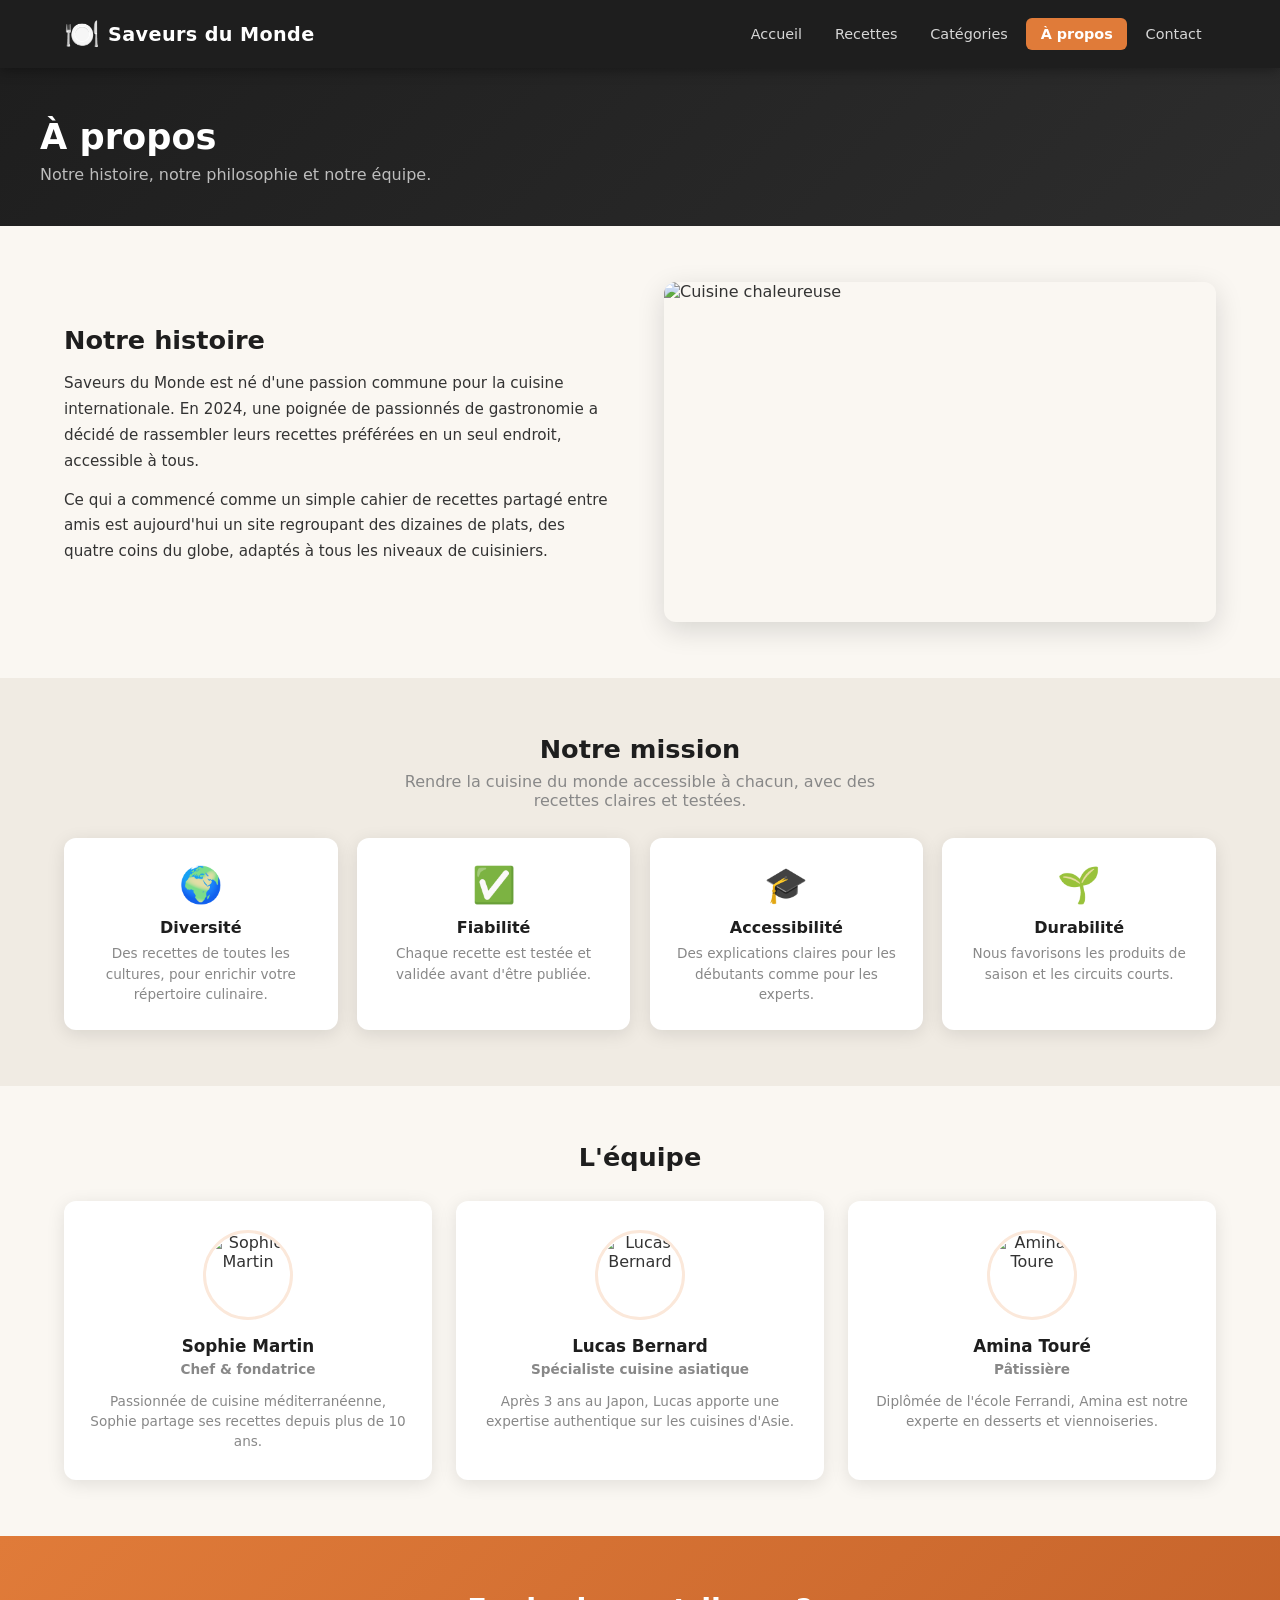
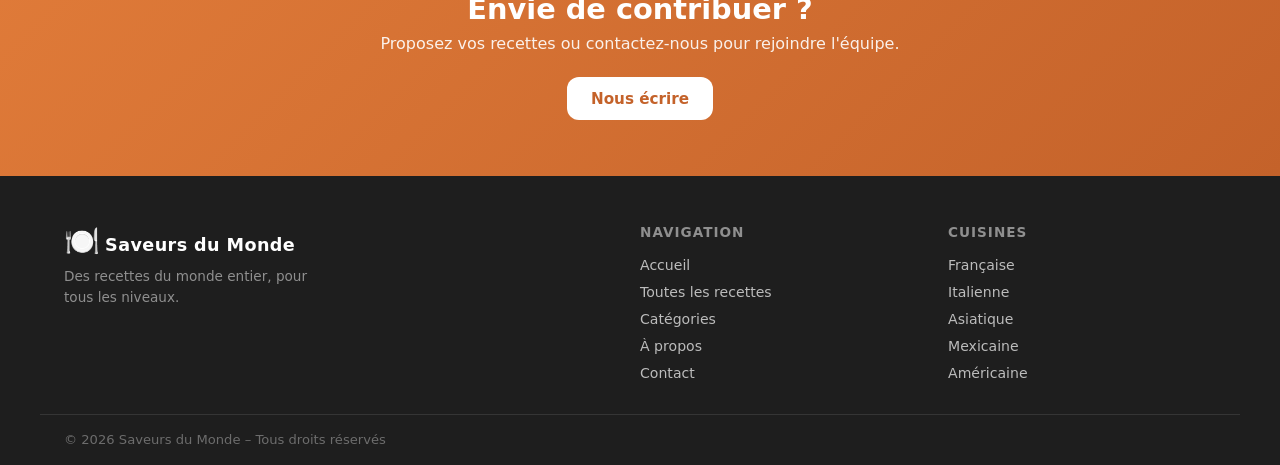
==== commit 6498b5e9: "perf(progressive-images): implémenter le chargement progressif des images HD pour améliorer la perfo" ====
--- a/pages/about.html
+++ b/pages/about.html
@@ -3,7 +3,18 @@
 <head>
   <meta charset="UTF-8" />
   <meta name="viewport" content="width=device-width, initial-scale=1.0" />
-  <title>Saveurs du Monde – À propos</title>
+  <title>A propos | Saveurs du Monde</title>
+  <meta name="description" content="Decouvrez l'histoire de Saveurs du Monde, notre mission et notre equipe passionnee de cuisine internationale." />
+  <meta name="robots" content="index, follow" />
+  <link rel="canonical" href="https://saveursdumonde.leofranz.fr/pages/about.html" />
+  <meta property="og:type" content="article" />
+  <meta property="og:locale" content="fr_FR" />
+  <meta property="og:site_name" content="Saveurs du Monde" />
+  <meta property="og:title" content="A propos | Saveurs du Monde" />
+  <meta property="og:description" content="Notre histoire, notre philosophie culinaire et l'equipe derriere Saveurs du Monde." />
+  <meta property="og:url" content="https://saveursdumonde.leofranz.fr/pages/about.html" />
+  <meta name="twitter:card" content="summary" />
+  <link rel="alternate" type="application/ld+json" href="../schema.json" />
   <link rel="stylesheet" href="../css/style.css" />
 </head>
 <body>
@@ -38,8 +49,11 @@
         </div>
         <div class="about-img-wrap">
           <img
-            src="https://images.unsplash.com/photo-1556909114-f6e7ad7d3136?w=600&q=80"
+            src="https://images.unsplash.com/photo-1556909114-f6e7ad7d3136?w=300&q=35"
+            data-hd-src="https://images.unsplash.com/photo-1556909114-f6e7ad7d3136?w=1200&q=80"
             alt="Cuisine chaleureuse"
+            loading="lazy"
+            decoding="async"
           />
         </div>
       </div>
@@ -85,19 +99,19 @@
         </div>
         <div class="team-grid">
           <div class="team-card">
-            <img src="https://i.pravatar.cc/150?img=47" alt="Sophie Martin" />
+            <img src="https://i.pravatar.cc/72?img=47" data-hd-src="https://i.pravatar.cc/300?img=47" alt="Sophie Martin" loading="lazy" decoding="async" />
             <h3>Sophie Martin</h3>
             <p class="team-role">Chef & fondatrice</p>
             <p>Passionnée de cuisine méditerranéenne, Sophie partage ses recettes depuis plus de 10 ans.</p>
           </div>
           <div class="team-card">
-            <img src="https://i.pravatar.cc/150?img=12" alt="Lucas Bernard" />
+            <img src="https://i.pravatar.cc/72?img=12" data-hd-src="https://i.pravatar.cc/300?img=12" alt="Lucas Bernard" loading="lazy" decoding="async" />
             <h3>Lucas Bernard</h3>
             <p class="team-role">Spécialiste cuisine asiatique</p>
             <p>Après 3 ans au Japon, Lucas apporte une expertise authentique sur les cuisines d'Asie.</p>
           </div>
           <div class="team-card">
-            <img src="https://i.pravatar.cc/150?img=32" alt="Amina Toure" />
+            <img src="https://i.pravatar.cc/72?img=32" data-hd-src="https://i.pravatar.cc/300?img=32" alt="Amina Toure" loading="lazy" decoding="async" />
             <h3>Amina Touré</h3>
             <p class="team-role">Pâtissière</p>
             <p>Diplômée de l'école Ferrandi, Amina est notre experte en desserts et viennoiseries.</p>
@@ -119,10 +133,12 @@
 
   <div id="siteFooter"></div>
 
-  <script src="../js/components.js"></script>
+  <script src="../js/components.js" defer></script>
   <script>
-    renderNav('about', '../');
-    renderFooter('../');
+    document.addEventListener('DOMContentLoaded', () => {
+      renderNav('about', '../');
+      renderFooter('../');
+    }, { once: true });
   </script>
 </body>
 </html>
--- a/css/style.css
+++ b/css/style.css
@@ -327,11 +327,16 @@
 .hero {
   position: relative;
   min-height: 520px;
-  background: url('https://images.unsplash.com/photo-1504674900247-0877df9cc836?w=1400&q=80') center/cover no-repeat;
+  overflow: hidden;
+  background: #1e1e1e; /* couleur de repli pendant le chargement */
   display: flex; align-items: center;
 }
-.hero-overlay { position: absolute; inset: 0; background: linear-gradient(135deg, rgba(30,30,30,.78) 0%, rgba(224,123,57,.55) 100%); }
-.hero-content { position: relative; max-width: var(--max-w); margin: 0 auto; padding: 3rem 1.5rem; color: #fff; }
+/* Image LCP gérée via <img fetchpriority="high"> dans le HTML */
+.hero-bg { position: absolute; inset: 0; width: 100%; height: 100%; object-fit: cover; object-position: center; z-index: 0; }
+.lazy-bg { background-image: none; background-color: #e7dfd4; }
+.lazy-bg-loaded { transition: background-image .2s ease, opacity .2s ease; }
+.hero-overlay { position: absolute; inset: 0; background: linear-gradient(135deg, rgba(30,30,30,.78) 0%, rgba(224,123,57,.55) 100%); z-index: 1; }
+.hero-content { position: relative; z-index: 2; max-width: var(--max-w); margin: 0 auto; padding: 3rem 1.5rem; color: #fff; }
 .hero-eyebrow { font-size: .95rem; font-weight: 600; letter-spacing: 2px; text-transform: uppercase; color: rgba(255,255,255,.7); margin-bottom: .5rem; }
 .hero-content h1 { font-size: clamp(2.2rem,6vw,3.6rem); font-weight: 900; line-height: 1.1; margin-bottom: 1rem; }
 .hero-sub { font-size: 1.1rem; color: rgba(255,255,255,.85); max-width: 520px; line-height: 1.6; margin-bottom: 2rem; }
@@ -370,6 +375,17 @@
 }
 .cat-card-full:hover { transform: translateY(-5px); box-shadow: var(--shadow-md); }
 .cat-card-img { height: 200px; background-size: cover; background-position: center; position: relative; }
+.progressive-media[data-hd-src],
+.progressive-bg[data-bg-hd] {
+  cursor: zoom-in;
+}
+.progressive-media[data-hd-src]:not(.hd-loaded) {
+  filter: saturate(.9);
+}
+.progressive-media.hd-loaded,
+.progressive-bg.hd-loaded {
+  cursor: default;
+}
 .cat-card-overlay { position: absolute; inset: 0; background: linear-gradient(to bottom, transparent 40%, rgba(0,0,0,.35)); }
 .cat-card-body { padding: 1.2rem 1.3rem 1.4rem; display: flex; flex-direction: column; gap: .3rem; }
 .cat-card-body .cat-card-icon { font-size: 2rem; }
@@ -518,17 +534,15 @@
 .footer-copy { max-width: var(--max-w); margin: 0 auto; padding: 1.1rem 1.5rem; border-top: 1px solid rgba(255,255,255,.1); font-size: .82rem; color: rgba(255,255,255,.35); }
 
 /* =====================================================
-   RESPONSIVE
-   ===================================================== */
-@media (max-width: 900px) {
-  .about-split    { grid-template-columns: 1fr; }
-  .about-img-wrap { order: -1; }
-  .about-img-wrap img { height: 240px; }
-  .contact-layout { grid-template-columns: 1fr; }
-  .footer-inner   { grid-template-columns: 1fr 1fr; gap: 1.8rem; }
-  .footer-brand   { grid-column: 1 / -1; }
-}
+   RESPONSIVE – Mobile First Optimizations
+   ===================================================== */
 @media (max-width: 700px) {
+  :root {
+    --header-h: 60px;
+    --shadow: 0 2px 12px rgba(0,0,0,.08);
+    --shadow-md: 0 4px 20px rgba(0,0,0,.12);
+  }
+  body { font-size: 14px; }
   .burger { display: flex; }
   .main-nav { position: absolute; top: var(--header-h); left: 0; right: 0; background: var(--dark2); padding: .5rem 0 1rem; display: none; z-index: 99; }
   .main-nav.open { display: block; }
@@ -538,18 +552,42 @@
   .search-wrapper { max-width: 100%; margin: .5rem 0 0; }
   .nav-list { flex-wrap: wrap; }
   .nav-btn { font-size: .8rem; padding: .6rem .7rem; }
-  .cat-grid      { grid-template-columns: repeat(2,1fr); }
+  .cat-grid { grid-template-columns: repeat(2,1fr); gap: 1rem; }
   .cat-grid-full { grid-template-columns: 1fr; }
-  .recipe-grid   { grid-template-columns: 1fr; }
-  .form-row      { grid-template-columns: 1fr; }
-  .hero          { min-height: 380px; }
-  .hero-content h1 { font-size: 2rem; }
-  .stats-inner   { gap: 1.5rem; }
-  .footer-inner  { grid-template-columns: 1fr; }
-  .modal-body    { padding: 1rem; }
+  .recipe-grid { grid-template-columns: 1fr; gap: 1.2rem; padding: 0 1.5rem 2rem; }
+  .form-row { grid-template-columns: 1fr; }
+  .hero { min-height: 340px; }
+  .hero-content { padding: 2rem 1.5rem; }
+  .hero-content h1 { font-size: 1.8rem; }
+  .hero-sub { font-size: 1rem; }
+  .hero-actions { flex-direction: column; }
+  .hero-actions .btn { width: 100%; justify-content: center; padding: .75rem 1.2rem; }
+  .stats-inner { gap: 1rem; padding: 1rem 1.5rem; }
+  .stat-num { font-size: 1.5rem; }
+  .section { padding: 2rem 0; }
+  .section-inner { padding: 0 1rem; }
+  .section-header { margin-bottom: 1.2rem; }
+  .section-header h2 { font-size: 1.3rem; }
+  .footer-inner { grid-template-columns: 1fr; gap: 1.5rem; }
+  .modal-body { padding: 1rem; }
   .modal-body h2 { font-size: 1.25rem; }
   .modal-content img { height: 200px; }
-}
+  .cat-card { padding: 1.5rem 1rem; }
+  .cat-icon { font-size: 2rem; margin-bottom: .5rem; }
+  .cta-inner h2 { font-size: 1.4rem; }
+}
+
+/* =====================================================
+   Optimize for Touch Devices
+   ===================================================== */
+@media (max-width: 700px) {
+  .btn { padding: .75rem 1.2rem; font-size: .94rem; min-height: 44px; }
+  .nav-links a { min-height: 44px; display: flex; align-items: center; }
+  .card-meta { gap: .8rem; font-size: .75rem; }
+}
+
+/* Stabilisation du layout : réserve l'espace avant chargement image (évite CLS) */
+.recipe-card img { width: 100%; aspect-ratio: 3/2; object-fit: cover; background: #e8e3db; }
 
 /* =====================================================
    PAGE DÉTAIL RECETTE
@@ -578,7 +616,49 @@
 /* Vidéo */
 .rd-video-section { padding-bottom: 1.5rem; }
 .rd-video-wrapper { position: relative; padding-top: 56.25%; border-radius: calc(var(--radius) - 4px); overflow: hidden; }
+.rd-video-placeholder,
 .rd-video-wrapper iframe { position: absolute; inset: 0; width: 100%; height: 100%; border: none; }
+.rd-video-placeholder {
+  display: block;
+  padding: 0;
+  background: #111;
+  cursor: pointer;
+}
+.rd-video-placeholder img {
+  width: 100%;
+  height: 100%;
+  object-fit: cover;
+  display: block;
+}
+.rd-video-placeholder-overlay {
+  position: absolute;
+  inset: 0;
+  background: linear-gradient(to bottom, rgba(17,17,17,.15), rgba(17,17,17,.55));
+}
+.rd-video-play {
+  position: absolute;
+  top: 50%;
+  left: 50%;
+  transform: translate(-50%, -50%);
+  width: 72px;
+  height: 72px;
+  border-radius: 50%;
+  background: rgba(224,123,57,.92);
+  color: #fff;
+  display: flex;
+  align-items: center;
+  justify-content: center;
+  font-size: 1.75rem;
+  box-shadow: 0 12px 28px rgba(0,0,0,.28);
+}
+.rd-video-label {
+  position: absolute;
+  left: 1rem;
+  bottom: 1rem;
+  color: #fff;
+  font-weight: 700;
+  font-size: .95rem;
+}
 
 /* Ingrédients */
 /* liste ingrédients → voir section "Ingrédients avec prix" ci-dessus */
@@ -652,213 +732,6 @@
   .cat-grid { grid-template-columns: 1fr; }
   .hero-actions { flex-direction: column; }
   .hero-actions .btn { width: 100%; justify-content: center; }
-}
-
-/* =====================================================
-   MODALE MOT DE PASSE BOUTIQUE SECRÈTE
-   ===================================================== */
-
-.sp-overlay {
-  position: fixed;
-  inset: 0;
-  background: rgba(0,0,0,.55);
-  backdrop-filter: blur(4px);
-  display: flex;
-  align-items: center;
-  justify-content: center;
-  z-index: 2000;
-  padding: 1rem;
-}
-.sp-overlay.hidden { display: none; }
-
-.sp-card {
-  position: relative;
-  background: #fff;
-  border-radius: 18px;
-  padding: 2.2rem 2rem 1.8rem;
-  width: 100%;
-  max-width: 400px;
-  text-align: center;
-  box-shadow: 0 20px 60px rgba(0,0,0,.25);
-  border-top: 5px solid #7c3aed;
-}
-
-.sp-close {
-  position: absolute;
-  top: .75rem;
-  right: .9rem;
-  background: none;
-  border: none;
-  font-size: 1.2rem;
-  cursor: pointer;
-  color: #6b7280;
-  line-height: 1;
-}
-.sp-close:hover { color: #111; }
-
-.sp-icon {
-  font-size: 2.8rem;
-  margin-bottom: .5rem;
-}
-
-.sp-title {
-  font-size: 1.3rem;
-  font-weight: 800;
-  color: #5b21b6;
-  margin: 0 0 .4rem;
-}
-
-.sp-desc {
-  font-size: .87rem;
-  color: #6b7280;
-  margin: 0 0 1.3rem;
-  line-height: 1.4;
-}
-
-.sp-input-wrap {
-  display: flex;
-  gap: .5rem;
-  margin-bottom: .75rem;
-}
-
-.sp-input {
-  flex: 1;
-  padding: .55rem .8rem;
-  border: 2px solid #e5e7eb;
-  border-radius: 8px;
-  font-size: .95rem;
-  outline: none;
-  transition: border-color .2s;
-}
-.sp-input:focus { border-color: #7c3aed; }
-
-.sp-submit {
-  padding: .55rem 1rem;
-  border-radius: 8px;
-  font-size: .9rem;
-  white-space: nowrap;
-  cursor: pointer;
-}
-
-.sp-error {
-  font-size: .83rem;
-  color: #dc2626;
-  font-weight: 600;
-  margin: 0;
-}
-.sp-error.hidden { display: none; }
-
-@keyframes shake {
-  0%,100% { transform: translateX(0); }
-  20%,60% { transform: translateX(-6px); }
-  40%,80% { transform: translateX(6px); }
-}
-.sp-error.shake { animation: shake .35s ease; }
-
-/* =====================================================
-   BOUTIQUE SECRÈTE
-   ===================================================== */
-
-/* Bouton toggle */
-.secret-shop-btn {
-  display: flex;
-  align-items: center;
-  gap: .45rem;
-  padding: .45rem 1rem;
-  border-radius: 999px;
-  border: 2px solid #7c3aed;
-  background: transparent;
-  color: #7c3aed;
-  font-weight: 700;
-  font-size: .82rem;
-  cursor: pointer;
-  white-space: nowrap;
-  transition: background .2s, color .2s, box-shadow .2s;
-  flex-shrink: 0;
-}
-.secret-shop-btn:hover {
-  background: #ede9fe;
-}
-.secret-shop-btn.active {
-  background: #7c3aed;
-  color: #fff;
-  box-shadow: 0 0 12px rgba(124,58,237,.5);
-}
-
-/* Éléments fictifs dans les listes */
-li.secret-item {
-  background: linear-gradient(90deg, #f5f3ff 0%, #ede9fe 100%);
-  border-left: 3px solid #7c3aed;
-  padding-left: .75rem;
-  border-radius: 6px;
-}
-li.secret-item .ing-nom,
-li.secret-item .rd-step-text {
-  color: #5b21b6;
-  font-style: italic;
-}
-li.secret-item .ing-inclus {
-  color: #7c3aed;
-  font-size: .78rem;
-}
-
-/* Bandeau d'avertissement – modal recettes.html */
-.modal-secret-warning {
-  display: flex;
-  align-items: flex-start;
-  gap: .75rem;
-  background: linear-gradient(135deg, #f5f3ff, #ede9fe);
-  border: 2px solid #7c3aed;
-  border-radius: var(--radius-sm, 10px);
-  padding: .9rem 1rem;
-  margin-bottom: 1rem;
-  font-size: .85rem;
-  color: #4c1d95;
-}
-.modal-secret-warning-icon {
-  font-size: 1.5rem;
-  line-height: 1;
-  flex-shrink: 0;
-}
-.modal-secret-warning strong {
-  display: block;
-  font-size: .9rem;
-  margin-bottom: .25rem;
-  color: #5b21b6;
-}
-.modal-secret-warning p {
-  margin: 0;
-  line-height: 1.4;
-}
-
-/* Bandeau d'avertissement – page recette.html */
-.rd-secret-banner {
-  display: flex;
-  align-items: flex-start;
-  gap: .9rem;
-  background: linear-gradient(135deg, #f5f3ff, #ede9fe);
-  border: 2px solid #7c3aed;
-  border-radius: var(--radius-sm, 10px);
-  padding: 1.1rem 1.2rem;
-  margin-bottom: 1.5rem;
-  color: #4c1d95;
-}
-.rd-secret-banner-icon {
-  font-size: 1.8rem;
-  line-height: 1;
-  flex-shrink: 0;
-}
-.rd-secret-banner strong {
-  display: block;
-  font-size: 1rem;
-  font-weight: 700;
-  margin-bottom: .3rem;
-  color: #5b21b6;
-}
-.rd-secret-banner p {
-  margin: 0;
-  font-size: .88rem;
-  line-height: 1.5;
 }
 
 /* Bouton PDF */
@@ -899,7 +772,6 @@
   .rd-btn-pdf,
   .rd-video-section,
   .rd-prix-card,
-  .rd-secret-banner,
   .rd-ing-note,
   .rd-ing-total,
   .ing-prix {
@@ -1113,10 +985,4 @@
     padding-bottom: 0 !important;
   }
 
-  /* Masquer les éléments fictifs — déclaré en dernier pour gagner la cascade */
-  li.secret-item,
-  .rd-ingredients li.secret-item,
-  .rd-steps li.secret-item {
-    display: none !important;
-  }
-}
+}
